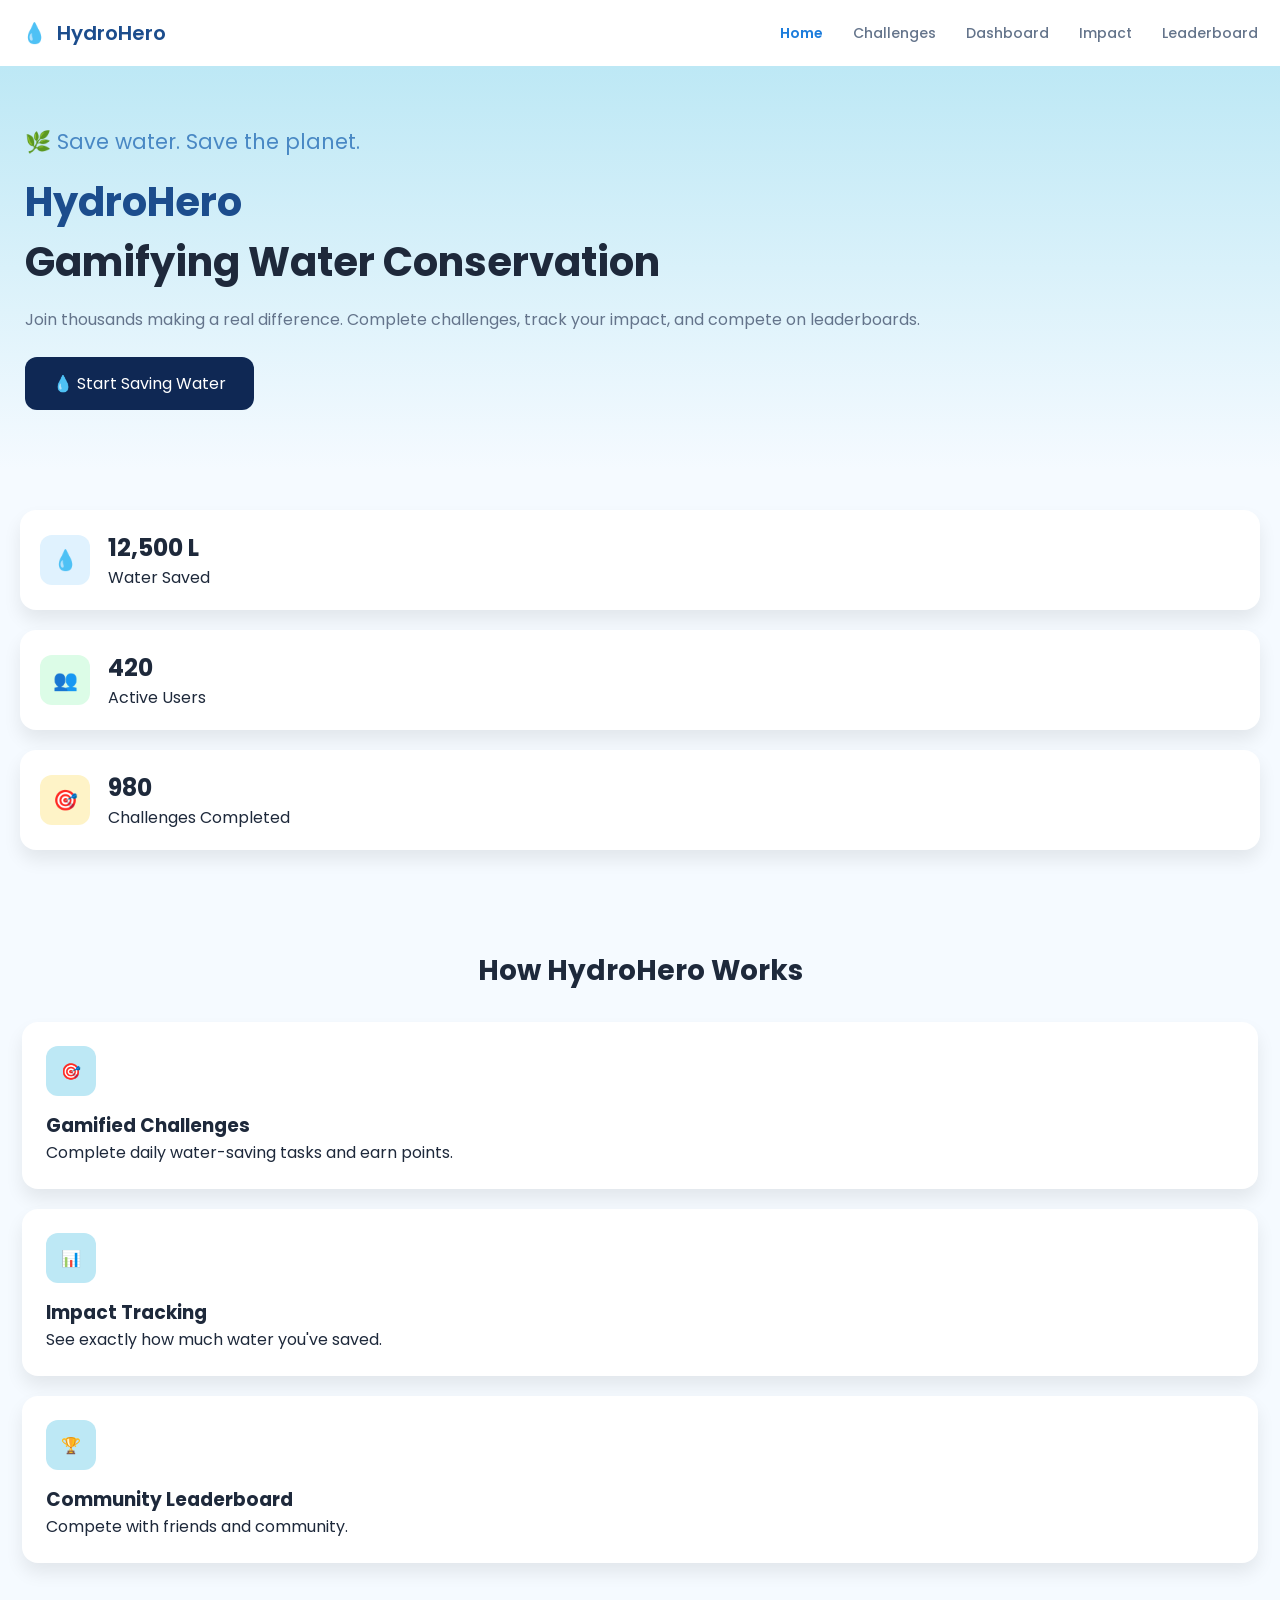
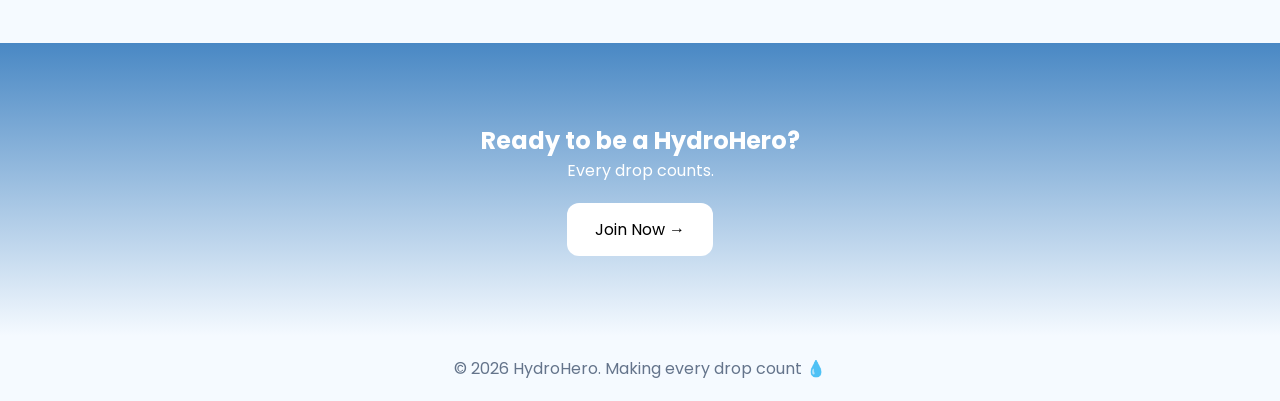
==== index.html @ d5c3c7c9 "Updated leaderboard and index page" ====
<!DOCTYPE html>
<html lang="en">

<head>
<meta charset="UTF-8">
<meta name="viewport" content="width=device-width, initial-scale=1.0">

<title>HydroHero</title>

<link rel="stylesheet" href="css/styles.css">

<link href="https://fonts.googleapis.com/css2?family=Poppins:wght@400;500;600;700&display=swap" rel="stylesheet">

</head>

<body>

<nav class="nav-bar">

<div class="nav-logo">
<div class="nav-logo-icon">💧</div>
<span>HydroHero</span>
</div>

<div class="nav-menu-container" id="navMenu">

<a href="index.html" class="nav-link active">
<span>Home</span>
</a>

<a href="challenges.html" class="nav-link">
<span>Challenges</span>
</a>

<a href="dashboard.html" class="nav-link">
<span>Dashboard</span>
</a>

<a href="impact.html" class="nav-link">
<span>Impact</span>
</a>

<a href="leaderboard.html" class="nav-link">
<span>Leaderboard</span>
</a>


</div>

</nav>




<section class="home-hero">

<p class="home-hero-tag">🌿 Save water. Save the planet.</p>

<h1 class="home-hero-title">
<span>HydroHero</span><br>
Gamifying Water Conservation
</h1>

<p class="home-hero-desc">
Join thousands making a real difference. Complete challenges,
track your impact, and compete on leaderboards.
</p>

<button class="home-hero-button">
💧 Start Saving Water
</button>

</section>


<section class="home-stats">

<div class="home-stat-card">

<div class="home-stat-icon blue">💧</div>

<div>
<h2>12,500 L</h2>
<p>Water Saved</p>
</div>

</div>


<div class="home-stat-card">

<div class="home-stat-icon green">👥</div>

<div>
<h2>420</h2>
<p>Active Users</p>
</div>

</div>


<div class="home-stat-card">

<div class="home-stat-icon yellow">🎯</div>

<div>
<h2>980</h2>
<p>Challenges Completed</p>
</div>

</div>

</section>


<section class="home-features">

<h2 class="home-features-title">How HydroHero Works</h2>

<div class="home-feature-card">

<div class="home-feature-icon">🎯</div>

<h3>Gamified Challenges</h3>

<p>Complete daily water-saving tasks and earn points.</p>

</div>


<div class="home-feature-card">

<div class="home-feature-icon">📊</div>

<h3>Impact Tracking</h3>

<p>See exactly how much water you've saved.</p>

</div>


<div class="home-feature-card">

<div class="home-feature-icon">🏆</div>

<h3>Community Leaderboard</h3>

<p>Compete with friends and community.</p>

</div>

</section>


<section class="home-cta">

<h2>Ready to be a HydroHero?</h2>

<p>Every drop counts.</p>

<button class="home-cta-button"><a href="challenges.html">Join Now →</a></button>

</section>


<footer class="home-footer">

© 2026 HydroHero. Making every drop count 💧

</footer>


</body>
</html>
---- css/styles.css ----
*{
margin:0;
padding:0;
box-sizing:border-box;
font-family:'Poppins',sans-serif;
}

body{
background:#f5faff;
color:#1e293b;
}

/* NAVBAR */

.nav-bar{
display:flex;
justify-content:space-between;
align-items:center;
padding:18px 22px;
background:white;
box-shadow:0 4px 10px rgba(0,0,0,0.05);
flex-wrap:wrap;
}

.nav-logo{
display:flex;
align-items:center;
gap:10px;
font-size:20px;
font-weight:600;
color:#1C4D8D;
}

.nav-menu-container{
display:flex;
gap:30px;
align-items:center;
flex-wrap:wrap;
}

.nav-link{
text-decoration:none;
color:#64748b;
font-size:14px;
font-weight:500;
display:flex;
align-items:center;
gap:6px;
}

.nav-link:hover{
color:#4988C4;
}

.nav-link.active{
color:#1d7ddc;
font-weight:600;
}


/* HERO */

.home-hero{
padding:60px 25px;
background:linear-gradient(#BDE8F5,#f5faff);
}

.home-hero-tag{
color:#4988C4;
margin-bottom:15px;
font-size: 21px;
}

.home-hero-title{
font-size:40px;
margin-bottom:15px;
}

.home-hero-title span{
color:#1C4D8D;
}

.home-hero-desc{
color:#64748b;
margin-bottom:25px;
}

.home-hero-button{
background:#0F2854;
color:white;
border:none;
padding:14px 28px;
border-radius:12px;
font-size:16px;
cursor:pointer;
}


/* STATS */

.home-stats{
padding:40px 20px;
display:flex;
flex-direction:column;
gap:20px;
}

.home-stat-card{
background:white;
padding:20px;
border-radius:16px;
box-shadow:0 10px 18px rgba(0,0,0,0.08);
display:flex;
align-items:center;
gap:18px;
}

.home-stat-icon{
width:50px;
height:50px;
display:flex;
align-items:center;
justify-content:center;
border-radius:12px;
font-size:20px;
}

.blue{
background:#e0f2fe;
}

.green{
background:#dcfce7;
}

.yellow{
background:#fef3c7;
}


/* FEATURES */

.home-features{
padding:60px 22px;
}

.home-features-title{
text-align:center;
margin-bottom:30px;
font-size:28px;
}

.home-feature-card{
background:white;
padding:24px;
border-radius:16px;
box-shadow:0 10px 18px rgba(0,0,0,0.08);
margin-bottom:20px;
}

.home-feature-icon{
background:#BDE8F5;
color:white;
width:50px;
height:50px;
display:flex;
align-items:center;
justify-content:center;
border-radius:12px;
margin-bottom:15px;
}


/* CTA */

.home-cta{
background:linear-gradient(#4988C4,#f5faff);
color:white;
text-align:center;
padding:80px 20px;
}

.home-cta-button{
background:white;
color:#22b3a6;
border:none;
padding:14px 28px;
border-radius:12px;
font-size:16px;
cursor:pointer;
margin-top:20px;
}

.home-cta-button a{
    text-decoration: none;
    color: black;
}

.home-cta-button:hover{
    background-color: #0F2854;
}

.home-cta-button a:hover{
    color:white;
}


/* FOOTER */

.home-footer{
text-align:center;
padding:20px;
color:#64748b;
}

/* NAV MENU */

.nav-toggle{
font-size:22px;
cursor:pointer;
}

.nav-menu-container{
display:flex;
gap:30px;
align-items:center;
}

.nav-menu-container.show{
display:grid;
}

.nav-link{
text-decoration:none;
color:#64748b;
font-size:14px;
display:flex;
flex-direction:column;
align-items:center;
gap:6px;
}

.nav-link.active{
color:#1d7ddc;
font-weight:600;
}

.nav-link:hover{
color:#22b3a6;
}

/* MOBILE NAVBAR */

/* RESPONSIVE NAV */

@media (max-width:768px){

.nav-bar{
flex-direction:column;
align-items:flex-start;
gap:10px;
}

.nav-menu-container{
width:100%;
justify-content:space-between;
}

}

/* =========================
   LEADERBOARD PAGE
========================= */

.leaderboard-header{
padding:20px;
background:white;
box-shadow:0 4px 10px rgba(0,0,0,0.05);
}

.leaderboard-title{
font-size:24px;
color:#1d7ddc;
}

.leaderboard-container{
padding:30px 20px;
max-width:700px;
margin:auto;
display:flex;
flex-direction:column;
gap:35px;
}

/* HERO CARD */

.leaderboard-hero{
background:linear-gradient(135deg,#2b6ee7,#1b3fa0);
padding:35px;
border-radius:20px;
color:white;
text-align:center;
box-shadow:0 10px 25px rgba(0,0,0,0.2);
}

.leaderboard-hero h2{
font-size:18px;
margin-bottom:10px;
}

.leaderboard-hero h1{
font-size:34px;
margin-bottom:12px;
}

.hero-stats{
display:flex;
justify-content:center;
gap:25px;
font-size:16px;
opacity:0.9;
}


/* SECTIONS */

.leaderboard-section{
display:flex;
flex-direction:column;
gap:15px;
}

.leaderboard-section-title{
font-size:20px;
font-weight:600;
}


/* LEADERBOARD ROWS */

.leaderboard-row{
display:flex;
align-items:center;
background:white;
padding:18px 24px;
border-radius:14px;
box-shadow:0 8px 18px rgba(0,0,0,0.08);
margin-bottom:12px;
}

/* rank column */

.leaderboard-rank{
font-size:20px;
font-weight:700;
width:60px;
text-align:center;
}

/* name column */

.leaderboard-name{
flex:1;
font-size:16px;
}

/* score column */

.leaderboard-score{
min-width:80px;
text-align:right;
color:#1d7ddc;
font-weight:600;
}


/* TOP 3 COLORS */

.leaderboard-row:nth-child(1) .leaderboard-rank{
color:#f59e0b;
}

.leaderboard-row:nth-child(2) .leaderboard-rank{
color:#64748b;
}

.leaderboard-row:nth-child(3) .leaderboard-rank{
color:#ea580c;
}


/* HOVER EFFECT */

.leaderboard-row:hover{
transform:translateY(-3px);
transition:0.2s;
}
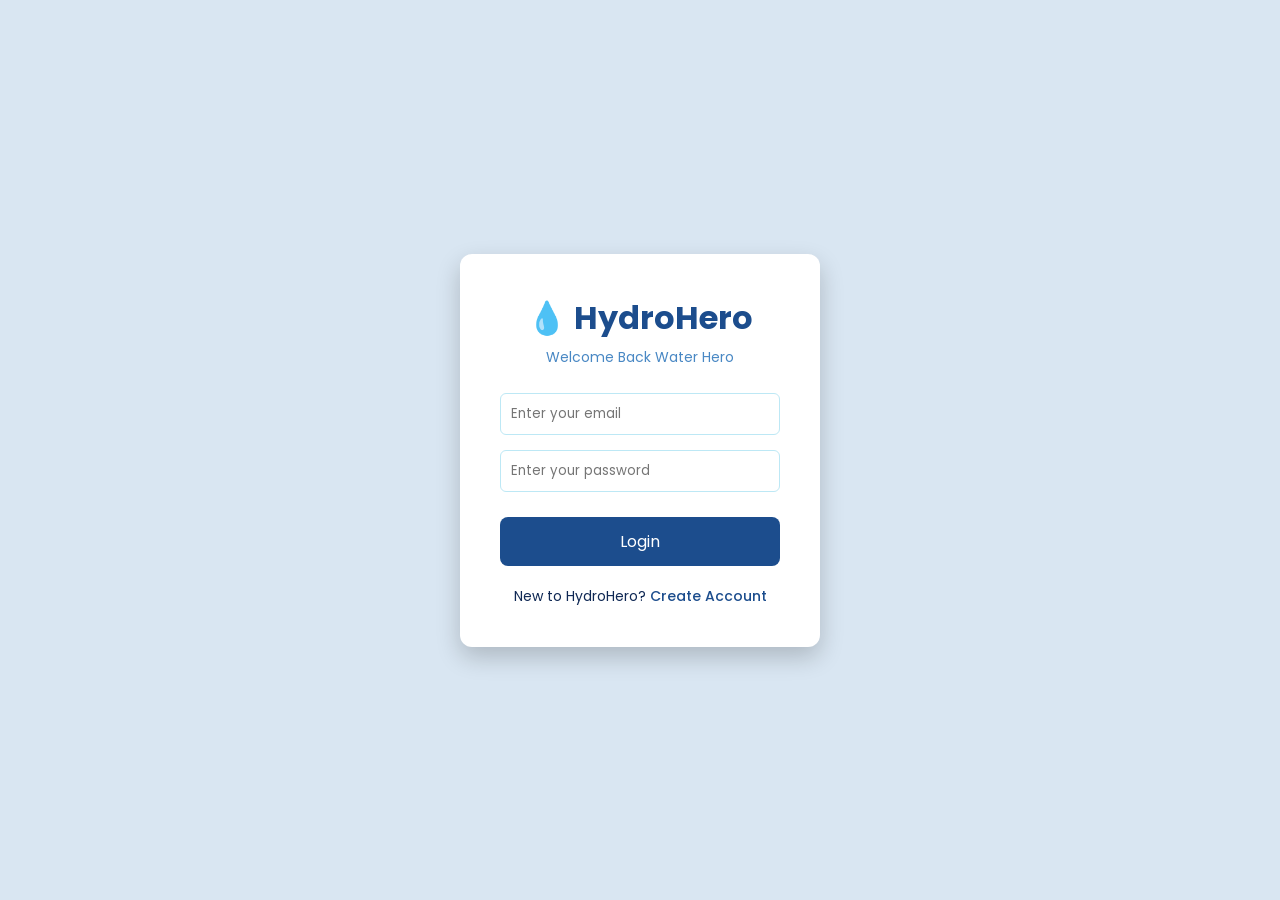
==== commit 949e825f: "Updated pages and styling" ====
--- a/index.html
+++ b/index.html
@@ -7,7 +7,7 @@
 
 <title>HydroHero</title>
 
-<link rel="stylesheet" href="css/styles.css">
+<link rel="stylesheet" href="css/home.css">
 
 <link href="https://fonts.googleapis.com/css2?family=Poppins:wght@400;500;600;700&display=swap" rel="stylesheet">
 
@@ -44,6 +44,8 @@
 <span>Leaderboard</span>
 </a>
 
+<button class="logout-btn" onclick="logout()">Logout</button>
+
 
 </div>
 
@@ -67,7 +69,7 @@
 </p>
 
 <button class="home-hero-button">
-💧 Start Saving Water
+<a href="impact.html">💧 Start Saving Water</a>
 </button>
 
 </section>
@@ -169,6 +171,6 @@
 
 </footer>
 
-
+<script src="js/main.js"></script>
 </body>
 </html>
--- a/css/home.css
+++ b/css/home.css
@@ -0,0 +1,289 @@
+*{
+margin:0;
+padding:0;
+box-sizing:border-box;
+font-family:'Poppins',sans-serif;
+}
+
+body{
+background:#f5faff;
+color:#1e293b;
+}
+
+/* NAVBAR */
+
+.nav-bar{
+display:flex;
+justify-content:space-between;
+align-items:center;
+padding:18px 22px;
+background:white;
+box-shadow:0 4px 10px rgba(0,0,0,0.05);
+flex-wrap:wrap;
+}
+
+.nav-logo{
+display:flex;
+align-items:center;
+gap:10px;
+font-size:30px;
+font-weight:600;
+color:#1C4D8D;
+}
+
+.nav-menu-container{
+display:flex;
+gap:30px;
+align-items:center;
+flex-wrap:no-wrap;
+}
+
+.nav-link{
+text-decoration:none;
+color:#64748b;
+font-size:16px;
+font-weight:500;
+display:flex;
+align-items:center;
+gap:6px;
+}
+
+.nav-link:hover{
+color:#4988C4;
+}
+
+.nav-link.active{
+color:#1d7ddc;
+font-weight:600;
+}
+
+.logout-btn{
+background:#ff4d4d;
+border:none;
+color:white;
+padding:8px 16px;
+border-radius:6px;
+cursor:pointer;
+font-family:'Poppins',sans-serif;
+}
+
+.logout-btn:hover{
+background:#e63939;
+}
+
+
+/* HERO */
+
+.home-hero{
+padding:60px 25px;
+background:linear-gradient(#BDE8F5,#f5faff);
+}
+
+.home-hero-tag{
+color:#4988C4;
+margin-bottom:15px;
+font-size: 21px;
+}
+
+.home-hero-title{
+font-size:40px;
+margin-bottom:15px;
+}
+
+.home-hero-title span{
+color:#1C4D8D;
+}
+
+.home-hero-desc{
+color:#64748b;
+margin-bottom:25px;
+}
+
+.home-hero-button{
+background:#0F2854;
+color:white;
+border:none;
+padding:14px 28px;
+border-radius:12px;
+font-size:16px;
+cursor:pointer;
+}
+
+.home-hero-button a{
+    text-decoration: none;
+    color: white;
+}
+
+
+/* STATS */
+
+.home-stats{
+padding:40px 20px;
+display:flex;
+flex-direction:column;
+gap:20px;
+}
+
+.home-stat-card{
+background:white;
+padding:20px;
+border-radius:16px;
+box-shadow:0 10px 18px rgba(0,0,0,0.08);
+display:flex;
+align-items:center;
+gap:18px;
+}
+
+.home-stat-icon{
+width:50px;
+height:50px;
+display:flex;
+align-items:center;
+justify-content:center;
+border-radius:12px;
+font-size:20px;
+}
+
+.blue{
+background:#e0f2fe;
+}
+
+.green{
+background:#dcfce7;
+}
+
+.yellow{
+background:#fef3c7;
+}
+
+
+/* FEATURES */
+
+.home-features{
+padding:60px 22px;
+}
+
+.home-features-title{
+text-align:center;
+margin-bottom:30px;
+font-size:28px;
+}
+
+.home-feature-card{
+background:white;
+padding:24px;
+border-radius:16px;
+box-shadow:0 10px 18px rgba(0,0,0,0.08);
+margin-bottom:20px;
+}
+
+.home-feature-icon{
+background:#BDE8F5;
+color:white;
+width:50px;
+height:50px;
+display:flex;
+align-items:center;
+justify-content:center;
+border-radius:12px;
+margin-bottom:15px;
+}
+
+
+/* CTA */
+
+.home-cta{
+background:linear-gradient(#4988C4,#f5faff);
+color:white;
+text-align:center;
+padding:80px 20px;
+}
+
+.home-cta-button{
+background:white;
+color:#22b3a6;
+border:none;
+padding:14px 28px;
+border-radius:12px;
+font-size:16px;
+cursor:pointer;
+margin-top:20px;
+}
+
+.home-cta-button a{
+    text-decoration: none;
+    color: black;
+}
+
+.home-cta-button:hover{
+    background-color: #0F2854;
+}
+
+.home-cta-button a:hover{
+    color:white;
+}
+
+
+/* FOOTER */
+
+.home-footer{
+text-align:center;
+padding:20px;
+color:#64748b;
+}
+
+/* NAV MENU */
+
+.nav-toggle{
+font-size:22px;
+cursor:pointer;
+}
+
+.nav-menu-container{
+display:flex;
+gap:30px;
+align-items:center;
+}
+
+.nav-menu-container.show{
+display:grid;
+}
+
+.nav-link{
+text-decoration:none;
+color:#64748b;
+font-size:14px;
+display:flex;
+flex-direction:column;
+align-items:center;
+gap:6px;
+}
+
+.nav-link.active{
+color:#1d7ddc;
+font-weight:600;
+}
+
+.nav-link:hover{
+color:#22b3a6;
+}
+
+/* MOBILE NAVBAR */
+
+/* RESPONSIVE NAV */
+
+@media (max-width:768px){
+
+.nav-bar{
+flex-direction:column;
+align-items:flex-start;
+gap:10px;
+}
+
+.nav-menu-container{
+width:100%;
+justify-content:space-between;
+}
+
+}
+
